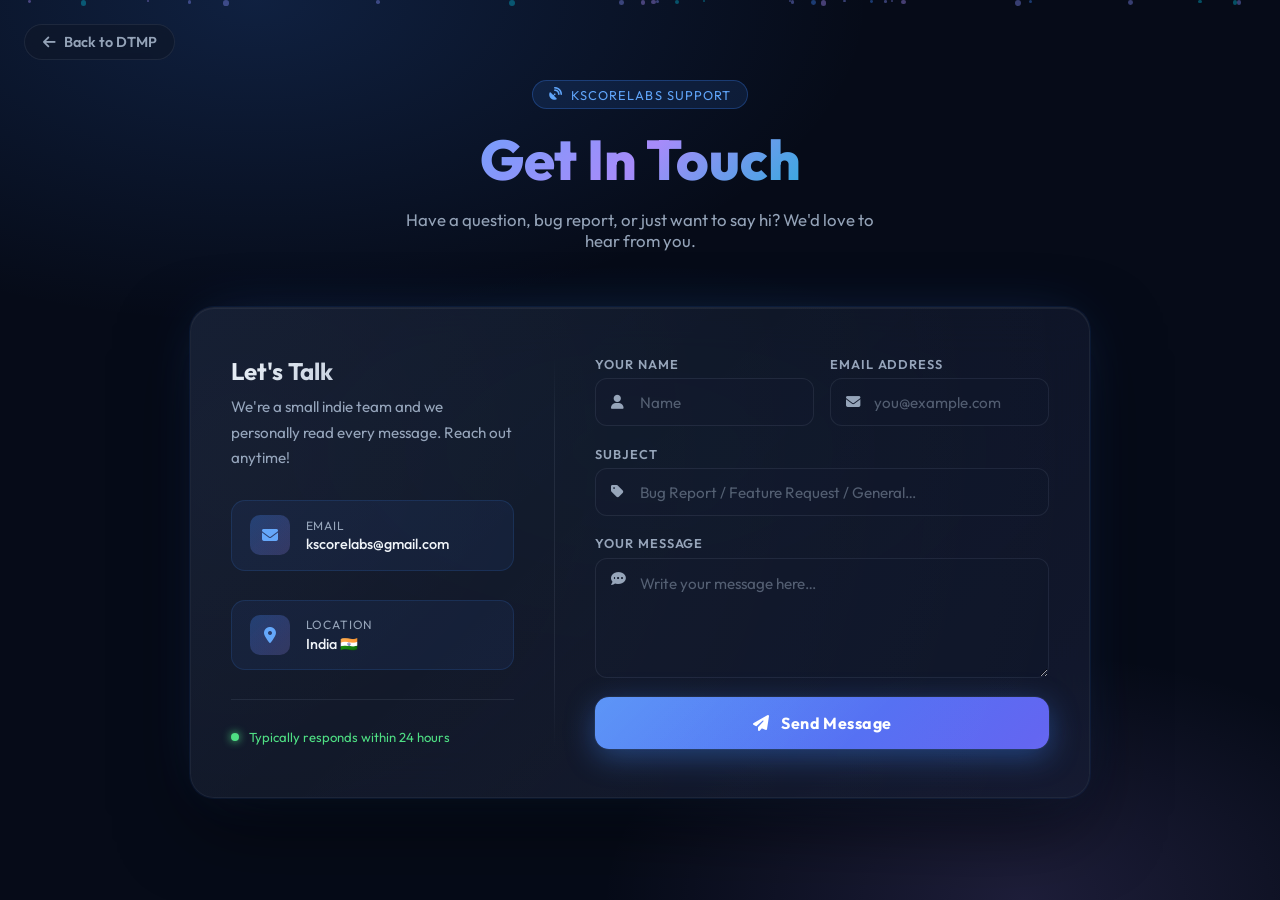
==== contact.html @ 15583fae "." ====
<!DOCTYPE html>
<html lang="en">
<head>
    <meta charset="UTF-8">
    <meta name="viewport" content="width=device-width, initial-scale=1.0">
    <title>Contact Us - DTMP (Don't Touch My Phone)</title>
    <meta name="description" content="Get in touch with KSCoreLabs — the team behind DTMP. Send us your feedback, support queries, or business inquiries.">
    <link rel="preconnect" href="https://fonts.googleapis.com">
    <link rel="preconnect" href="https://fonts.gstatic.com" crossorigin>
    <link href="https://fonts.googleapis.com/css2?family=Outfit:wght@300;400;600;700;800&display=swap" rel="stylesheet">
    <link rel="stylesheet" href="https://cdnjs.cloudflare.com/ajax/libs/font-awesome/6.5.2/css/all.min.css">
    <style>
        :root {
            --bg: #060b18;
            --accent: #3b82f6;
            --accent2: #a78bfa;
            --accent3: #06b6d4;
            --text: #f1f5f9;
            --muted: #94a3b8;
            --card-bg: rgba(15, 23, 42, 0.75);
            --border: rgba(148, 163, 184, 0.12);
            --glow: rgba(59, 130, 246, 0.35);
        }
        * { box-sizing: border-box; margin: 0; padding: 0; font-family: 'Outfit', sans-serif; }

        body {
            background-color: var(--bg);
            background-image:
                radial-gradient(ellipse 80% 60% at 20% 0%, rgba(59,130,246,0.18) 0%, transparent 60%),
                radial-gradient(ellipse 60% 50% at 80% 100%, rgba(167,139,250,0.15) 0%, transparent 55%),
                radial-gradient(ellipse 40% 30% at 50% 50%, rgba(6,182,212,0.07) 0%, transparent 70%);
            background-attachment: fixed;
            color: var(--text);
            min-height: 100vh;
            overflow-x: hidden;
        }

        /* ── Floating particles ── */
        #particles { position: fixed; inset: 0; pointer-events: none; z-index: 0; overflow: hidden; }
        .particle {
            position: absolute;
            border-radius: 50%;
            opacity: 0.4;
            animation: float-up linear infinite;
        }
        @keyframes float-up {
            0%   { transform: translateY(100vh) scale(0); opacity: 0; }
            10%  { opacity: 0.5; }
            90%  { opacity: 0.3; }
            100% { transform: translateY(-20px) scale(1); opacity: 0; }
        }

        /* ── Back button ── */
        .back-btn {
            position: fixed; top: 1.5rem; left: 1.5rem; z-index: 100;
            display: flex; align-items: center; gap: 0.5rem;
            color: var(--muted); text-decoration: none; font-weight: 600; font-size: 0.9rem;
            background: rgba(15,23,42,0.7); backdrop-filter: blur(10px);
            border: 1px solid var(--border); border-radius: 50px;
            padding: 0.5rem 1.1rem; transition: all 0.3s ease;
        }
        .back-btn:hover { color: var(--text); border-color: var(--accent); box-shadow: 0 0 18px var(--glow); }

        /* ── Page wrapper ── */
        .page {
            position: relative; z-index: 1;
            display: flex; flex-direction: column; align-items: center;
            padding: 5rem 1.5rem 4rem;
            min-height: 100vh;
        }

        /* ── Header ── */
        .page-header { text-align: center; margin-bottom: 3.5rem; animation: fadeDown 0.8s ease; }
        .badge {
            display: inline-flex; align-items: center; gap: 0.5rem;
            background: rgba(59,130,246,0.12); border: 1px solid rgba(59,130,246,0.3);
            border-radius: 50px; padding: 0.35rem 1rem; font-size: 0.8rem;
            color: #60a5fa; margin-bottom: 1.2rem; letter-spacing: 0.08em; text-transform: uppercase;
        }
        .page-header h1 {
            font-size: clamp(2rem, 5vw, 3.5rem); font-weight: 800;
            background: linear-gradient(135deg, #60a5fa 0%, #a78bfa 50%, #06b6d4 100%);
            -webkit-background-clip: text; -webkit-text-fill-color: transparent;
            background-clip: text; line-height: 1.15; margin-bottom: 1rem;
        }
        .page-header p { color: var(--muted); font-size: 1.05rem; max-width: 480px; margin: 0 auto; }

        /* ── 3D Card scene ── */
        .scene {
            perspective: 1200px;
            width: 100%; max-width: 900px;
            animation: fadeUp 0.9s 0.2s ease both;
        }
        .card-3d {
            transform-style: preserve-3d;
            background: var(--card-bg);
            backdrop-filter: blur(24px); -webkit-backdrop-filter: blur(24px);
            border: 1px solid var(--border);
            border-radius: 24px;
            box-shadow:
                0 0 0 1px rgba(59,130,246,0.08),
                0 30px 80px -10px rgba(0,0,0,0.6),
                0 0 60px -20px var(--glow),
                inset 0 1px 0 rgba(255,255,255,0.06);
            padding: 3rem 2.5rem;
            transition: transform 0.15s ease, box-shadow 0.3s ease;
            position: relative; overflow: hidden;
        }
        .card-3d::before {
            content: '';
            position: absolute; inset: 0;
            background: linear-gradient(135deg,
                rgba(59,130,246,0.04) 0%,
                transparent 40%,
                rgba(167,139,250,0.04) 100%);
            pointer-events: none;
        }
        /* glare layer */
        .card-3d::after {
            content: '';
            position: absolute; top: -50%; left: -50%;
            width: 200%; height: 200%;
            background: radial-gradient(circle at 30% 30%, rgba(255,255,255,0.04) 0%, transparent 60%);
            pointer-events: none; transform: rotate(-15deg);
        }

        /* ── Grid layout inside card ── */
        .contact-grid {
            display: grid;
            grid-template-columns: 1fr 1px 1.6fr;
            gap: 2.5rem;
            align-items: start;
        }

        /* ── Left info panel ── */
        .info-panel { display: flex; flex-direction: column; gap: 1.8rem; }
        .info-panel h2 {
            font-size: 1.5rem; font-weight: 700;
            background: linear-gradient(135deg, #f1f5f9, #94a3b8);
            -webkit-background-clip: text; -webkit-text-fill-color: transparent;
            background-clip: text;
        }
        .info-panel p { color: var(--muted); font-size: 0.95rem; line-height: 1.7; }

        .info-item {
            display: flex; align-items: center; gap: 1rem;
            padding: 0.9rem 1.1rem;
            background: rgba(59,130,246,0.07);
            border: 1px solid rgba(59,130,246,0.15);
            border-radius: 14px;
            transition: all 0.3s ease;
        }
        .info-item:hover { background: rgba(59,130,246,0.12); border-color: rgba(59,130,246,0.3); transform: translateX(4px); }
        .info-icon {
            width: 40px; height: 40px; border-radius: 10px;
            background: linear-gradient(135deg, rgba(59,130,246,0.3), rgba(167,139,250,0.2));
            display: flex; align-items: center; justify-content: center;
            font-size: 1rem; color: #60a5fa; flex-shrink: 0;
        }
        .info-text { display: flex; flex-direction: column; gap: 0.15rem; }
        .info-label { font-size: 0.75rem; color: var(--muted); text-transform: uppercase; letter-spacing: 0.07em; }
        .info-value { font-size: 0.9rem; color: var(--text); font-weight: 500; }

        .divider { height: 1px; background: var(--border); border: none; }

        .response-badge {
            display: flex; align-items: center; gap: 0.6rem;
            font-size: 0.82rem; color: #4ade80;
        }
        .response-badge .dot {
            width: 8px; height: 8px; border-radius: 50%; background: #4ade80;
            box-shadow: 0 0 8px #4ade80; animation: pulse 2s infinite;
        }
        @keyframes pulse { 0%,100%{opacity:1} 50%{opacity:0.5} }

        /* ── Divider line ── */
        .panel-divider {
            width: 1px;
            background: linear-gradient(to bottom, transparent, var(--border) 20%, var(--border) 80%, transparent);
            align-self: stretch;
        }

        /* ── Right form ── */
        .form-panel { display: flex; flex-direction: column; gap: 1.2rem; }
        .form-row { display: grid; grid-template-columns: 1fr 1fr; gap: 1rem; }

        .field {
            display: flex; flex-direction: column; gap: 0.4rem;
        }
        .field label {
            font-size: 0.8rem; color: var(--muted); text-transform: uppercase;
            letter-spacing: 0.07em; font-weight: 600;
        }
        .input-wrap {
            position: relative; display: flex; align-items: center;
        }
        .input-wrap i {
            position: absolute; left: 1rem; color: var(--muted);
            font-size: 0.9rem; pointer-events: none; transition: color 0.3s;
        }
        .input-wrap input,
        .input-wrap textarea,
        .input-wrap select {
            width: 100%; padding: 0.85rem 1rem 0.85rem 2.7rem;
            background: rgba(15,23,42,0.6);
            border: 1px solid var(--border);
            border-radius: 12px; color: var(--text);
            font-family: 'Outfit', sans-serif; font-size: 0.95rem;
            outline: none; transition: all 0.3s ease;
            -webkit-appearance: none;
        }
        .input-wrap textarea {
            resize: vertical; min-height: 120px;
            padding-top: 0.85rem; line-height: 1.6;
        }
        .input-wrap input::placeholder,
        .input-wrap textarea::placeholder { color: rgba(148,163,184,0.5); }
        .input-wrap input:focus,
        .input-wrap textarea:focus,
        .input-wrap select:focus {
            border-color: var(--accent);
            background: rgba(59,130,246,0.06);
            box-shadow: 0 0 0 3px rgba(59,130,246,0.15), 0 0 20px rgba(59,130,246,0.1);
        }
        .input-wrap input:focus ~ i,
        .input-wrap textarea:focus ~ i { color: var(--accent); }
        .input-wrap:focus-within i { color: var(--accent); }

        /* ── Submit button ── */
        .submit-btn {
            display: flex; align-items: center; justify-content: center; gap: 0.75rem;
            padding: 1rem 2rem; border: none; border-radius: 14px; cursor: pointer;
            font-family: 'Outfit', sans-serif; font-size: 1rem; font-weight: 700;
            background: linear-gradient(135deg, #3b82f6 0%, #6366f1 50%, #a78bfa 100%);
            background-size: 200% 200%; background-position: 0% 50%;
            color: #fff; letter-spacing: 0.03em;
            box-shadow: 0 8px 30px rgba(59,130,246,0.4), 0 0 0 1px rgba(255,255,255,0.05);
            transition: all 0.4s ease;
            position: relative; overflow: hidden;
        }
        .submit-btn::before {
            content: ''; position: absolute; inset: 0;
            background: linear-gradient(135deg, rgba(255,255,255,0.15) 0%, transparent 60%);
            border-radius: inherit;
        }
        .submit-btn:hover {
            background-position: 100% 50%;
            box-shadow: 0 12px 40px rgba(99,102,241,0.5), 0 0 60px rgba(59,130,246,0.2);
            transform: translateY(-2px);
        }
        .submit-btn:active { transform: translateY(0px); }
        .submit-btn:disabled { opacity: 0.65; cursor: not-allowed; transform: none; }
        .spinner { animation: spin 1s linear infinite; }
        @keyframes spin { to { transform: rotate(360deg); } }

        /* ── Toast ── */
        #toast-container {
            position: fixed; bottom: 2rem; right: 2rem; z-index: 9999;
            display: flex; flex-direction: column; gap: 0.75rem;
        }
        .toast {
            display: flex; align-items: center; gap: 0.75rem;
            padding: 0.9rem 1.4rem; border-radius: 12px;
            font-size: 0.9rem; font-weight: 500; color: #fff;
            backdrop-filter: blur(12px);
            background: rgba(30,41,59,0.95);
            border: 1px solid rgba(255,255,255,0.1);
            box-shadow: 0 8px 32px rgba(0,0,0,0.4);
            animation: slideIn 0.35s ease;
        }
        .toast.fade-out { animation: slideOut 0.3s ease forwards; }
        @keyframes slideIn { from{opacity:0;transform:translateX(60px)} to{opacity:1;transform:translateX(0)} }
        @keyframes slideOut { to{opacity:0;transform:translateX(60px)} }

        /* ── Animations ── */
        @keyframes fadeDown { from{opacity:0;transform:translateY(-24px)} to{opacity:1;transform:translateY(0)} }
        @keyframes fadeUp   { from{opacity:0;transform:translateY(30px)}  to{opacity:1;transform:translateY(0)} }

        /* ── Responsive ── */
        @media(max-width:720px) {
            .contact-grid { grid-template-columns: 1fr; }
            .panel-divider { width: 100%; height: 1px; align-self: auto; min-height: 1px; }
            .form-row { grid-template-columns: 1fr; }
            .card-3d { padding: 2rem 1.25rem; }
            .back-btn { top: 1rem; left: 1rem; }
        }
    </style>
</head>
<body>
<div id="particles"></div>
<div id="toast-container"></div>

<a href="index.html" class="back-btn" id="back-link">
    <i class="fa-solid fa-arrow-left"></i> Back to DTMP
</a>

<div class="page">
    <header class="page-header">
        <div class="badge"><i class="fa-solid fa-satellite-dish"></i> KSCoreLabs Support</div>
        <h1>Get In Touch</h1>
        <p>Have a question, bug report, or just want to say hi? We'd love to hear from you.</p>
    </header>

    <div class="scene" id="scene">
        <div class="card-3d" id="card3d">
            <div class="contact-grid">

                <!-- LEFT: Info Panel -->
                <div class="info-panel">
                    <div>
                        <h2>Let's Talk</h2>
                        <p style="margin-top:0.5rem;">We're a small indie team and we personally read every message. Reach out anytime!</p>
                    </div>

                    <div class="info-item">
                        <div class="info-icon"><i class="fa-solid fa-envelope"></i></div>
                        <div class="info-text">
                            <span class="info-label">Email</span>
                            <span class="info-value" id="contact-email-display">Loading…</span>
                        </div>
                    </div>

                    <div class="info-item">
                        <div class="info-icon"><i class="fa-solid fa-location-dot"></i></div>
                        <div class="info-text">
                            <span class="info-label">Location</span>
                            <span class="info-value">India 🇮🇳</span>
                        </div>
                    </div>

                

                    <hr class="divider">

                    <div class="response-badge">
                        <div class="dot"></div>
                        Typically responds within 24 hours
                    </div>
                </div>

                <!-- Vertical divider -->
                <div class="panel-divider" aria-hidden="true"></div>

                <!-- RIGHT: Form -->
                <form class="form-panel" id="contact-form" novalidate>
                    <div class="form-row">
                        <div class="field">
                            <label for="cf-name">Your Name</label>
                            <div class="input-wrap">
                                <i class="fa-solid fa-user"></i>
                                <input type="text" id="cf-name" placeholder="Name" required autocomplete="name">
                            </div>
                        </div>
                        <div class="field">
                            <label for="cf-email">Email Address</label>
                            <div class="input-wrap">
                                <i class="fa-solid fa-envelope"></i>
                                <input type="email" id="cf-email" placeholder="you@example.com" required autocomplete="email">
                            </div>
                        </div>
                    </div>

                    <div class="field">
                        <label for="cf-subject">Subject</label>
                        <div class="input-wrap">
                            <i class="fa-solid fa-tag"></i>
                            <input type="text" id="cf-subject" placeholder="Bug Report / Feature Request / General…" required>
                        </div>
                    </div>

                    <div class="field">
                        <label for="cf-message">Your Message</label>
                        <div class="input-wrap" style="align-items:flex-start;">
                            <i class="fa-solid fa-comment-dots" style="top:0.9rem;position:absolute;"></i>
                            <textarea id="cf-message" placeholder="Write your message here…" required></textarea>
                        </div>
                    </div>

                    <button type="submit" class="submit-btn" id="cf-submit">
                        <i class="fa-solid fa-paper-plane" id="cf-icon"></i>
                        <span id="cf-btn-text">Send Message</span>
                    </button>
                </form>
            </div>
        </div>
    </div>
</div>

<script>
    /* ── Particles ── */
    (function(){
        const container = document.getElementById('particles');
        const colors = ['#3b82f6','#a78bfa','#06b6d4','#818cf8'];
        for(let i=0; i<28; i++){
            const p = document.createElement('div');
            p.className = 'particle';
            const size = Math.random()*4+2;
            p.style.cssText = `
                width:${size}px;height:${size}px;
                left:${Math.random()*100}%;
                background:${colors[Math.floor(Math.random()*colors.length)]};
                animation-duration:${10+Math.random()*18}s;
                animation-delay:${Math.random()*15}s;
            `;
            container.appendChild(p);
        }
    })();

    /* ── 3D tilt on mouse move ── */
    const scene = document.getElementById('scene');
    const card  = document.getElementById('card3d');
    scene.addEventListener('mousemove', e => {
        const rect = scene.getBoundingClientRect();
        const cx = rect.left + rect.width / 2;
        const cy = rect.top  + rect.height / 2;
        const rotX = ((e.clientY - cy) / rect.height) * -8;
        const rotY = ((e.clientX - cx) / rect.width)  *  8;
        card.style.transform = `rotateX(${rotX}deg) rotateY(${rotY}deg)`;
    });
    scene.addEventListener('mouseleave', () => {
        card.style.transform = 'rotateX(0deg) rotateY(0deg)';
    });

    /* ── Email decryption ── */
    document.addEventListener('DOMContentLoaded', () => {
        const el = document.getElementById('contact-email-display');
        if (el) el.textContent = atob('a3Njb3JlbGFic0BnbWFpbC5jb20=');
    });

    /* ── Toast helper ── */
    function showToast(type, msg) {
        const c = document.getElementById('toast-container');
        const t = document.createElement('div');
        t.className = 'toast';
        t.style.background = type === 'success'
            ? 'rgba(22,101,52,0.95)'
            : 'rgba(127,29,29,0.95)';
        t.innerHTML = `<i class="fa-solid fa-${type==='success'?'circle-check':'triangle-exclamation'}"></i><span>${msg}</span>`;
        c.appendChild(t);
        setTimeout(() => {
            t.classList.add('fade-out');
            setTimeout(() => t.remove(), 300);
        }, 4500);
    }

    /* ── Contact form → Google Sheets ── */
    (function(){
        try {
            const _a = atob('aHR0cHM6Ly9zY3JpcHQuZ29vZ2xlLmNvbS9tYWNyb3Mvcy8=');
            const _b = atob('QUtmeWNidzFPQkxhYllRQjZyX0tuWG05a3dtUUZFRkFqd3oxNA==');
            const _c = atob('Xzc1VVZTb2RrV0dobWVwZi1SOENXbHNpblY5UzliMW5rVG5Pdw==');
            const _d = atob('L2V4ZWM=');
            const ENDPOINT = _a + _b + _c + _d;
            const _tk = atob('RFRNUC0yMDI2LVNFQ1JFVA==');

            const form   = document.getElementById('contact-form');
            const submit = document.getElementById('cf-submit');
            const icon   = document.getElementById('cf-icon');
            const btnTxt = document.getElementById('cf-btn-text');

            form.addEventListener('submit', async e => {
                e.preventDefault();
                if (!form.checkValidity()) { form.reportValidity(); return; }

                submit.disabled = true;
                icon.className  = 'fa-solid fa-spinner spinner';
                btnTxt.textContent = 'Sending…';

                const payload = {
                    token:   _tk,
                    name:    document.getElementById('cf-name').value.trim(),
                    email:   document.getElementById('cf-email').value.trim(),
                    subject: document.getElementById('cf-subject').value.trim(),
                    message: document.getElementById('cf-message').value.trim(),
                    date:    new Date().toLocaleString('en-IN', { timeZone: 'Asia/Kolkata' }),
                };

                try {
                    await fetch(ENDPOINT, {
                        method: 'POST', mode: 'no-cors',
                        headers: { 'Content-Type': 'application/json' },
                        body: JSON.stringify(payload),
                    });
                    showToast('success', "Message sent! We'll get back to you soon.");
                    form.reset();
                } catch {
                    showToast('error', 'Failed to send. Please try again or email us directly.');
                } finally {
                    submit.disabled = false;
                    icon.className  = 'fa-solid fa-paper-plane';
                    btnTxt.textContent = 'Send Message';
                }
            });
        } catch(err) {
            console.error('[Contact] setup error', err);
        }
    })();
</script>
</body>
</html>
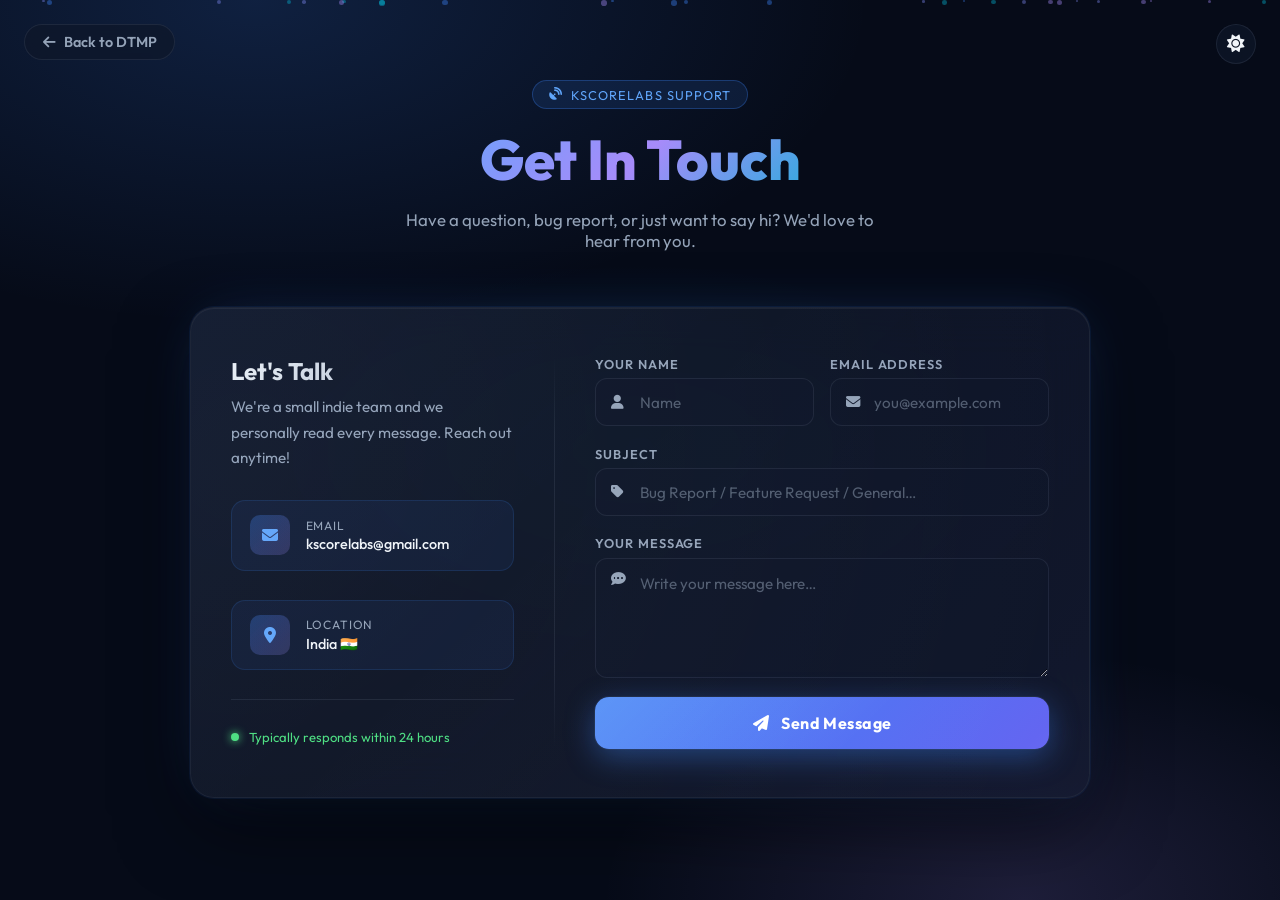
==== commit 5f0294a7: "." ====
--- a/contact.html
+++ b/contact.html
@@ -284,6 +284,59 @@
             .card-3d { padding: 2rem 1.25rem; }
             .back-btn { top: 1rem; left: 1rem; }
         }
+
+        /* ── Theme Toggle & Light Mode ── */
+        [data-theme="light"] {
+            --bg: #f4f6fa;
+            --accent: #3b82f6;
+            --accent2: #a78bfa;
+            --accent3: #06b6d4;
+            --text: #0f172a;
+            --muted: #64748b;
+            --card-bg: rgba(255, 255, 255, 0.85);
+            --border: rgba(0, 0, 0, 0.1);
+            --glow: rgba(59, 130, 246, 0.15);
+        }
+        [data-theme="light"] body {
+            background-image: none;
+        }
+        [data-theme="light"] .info-panel h2 {
+            background: linear-gradient(135deg, #0f172a, #64748b);
+            -webkit-background-clip: text; -webkit-text-fill-color: transparent;
+        }
+        [data-theme="light"] .info-item {
+            background: rgba(59,130,246,0.03);
+            border: 1px solid rgba(59,130,246,0.1);
+        }
+        [data-theme="light"] .input-wrap input,
+        [data-theme="light"] .input-wrap textarea {
+            background: #ffffff;
+            color: var(--text);
+        }
+        
+        .theme-toggle-btn {
+            position: fixed; top: 1.5rem; right: 1.5rem; z-index: 100;
+            background: rgba(15,23,42,0.7); backdrop-filter: blur(10px);
+            border: 1px solid var(--border);
+            color: var(--text);
+            width: 40px; height: 40px; border-radius: 50%;
+            cursor: pointer; display: flex; align-items: center; justify-content: center;
+            font-size: 1.1rem; transition: all 0.3s ease;
+        }
+        .theme-toggle-btn:hover {
+            border-color: var(--accent); box-shadow: 0 0 18px var(--glow);
+            transform: rotate(15deg) scale(1.1); color: var(--accent);
+        }
+        [data-theme="light"] .theme-toggle-btn {
+            background: rgba(255, 255, 255, 0.8);
+            border-color: var(--border);
+        }
+        .theme-toggle-btn .moon-icon { display: none; }
+        [data-theme="light"] .theme-toggle-btn .sun-icon { display: none; }
+        [data-theme="light"] .theme-toggle-btn .moon-icon { display: block; }
+        [data-theme="dark"] .theme-toggle-btn .moon-icon { display: none; }
+        [data-theme="dark"] .theme-toggle-btn .sun-icon { display: block; }
+        @media(max-width:720px) { .theme-toggle-btn { top: 1rem; right: 1rem; } }
     </style>
 </head>
 <body>
@@ -293,6 +346,11 @@
 <a href="index.html" class="back-btn" id="back-link">
     <i class="fa-solid fa-arrow-left"></i> Back to DTMP
 </a>
+
+<button class="theme-toggle-btn theme-toggle" aria-label="Toggle Theme">
+    <i class="fa-solid fa-sun sun-icon"></i>
+    <i class="fa-solid fa-moon moon-icon"></i>
+</button>
 
 <div class="page">
     <header class="page-header">
@@ -495,6 +553,28 @@
             console.error('[Contact] setup error', err);
         }
     })();
+    
+    /* ── Theme Toggle ── */
+    (function() {
+        const themeToggles = document.querySelectorAll('.theme-toggle');
+        let savedTheme = localStorage.getItem('dtmp-theme') || 'dark';
+        if (savedTheme === 'light') { document.documentElement.setAttribute('data-theme', 'light'); } 
+        else { document.documentElement.setAttribute('data-theme', 'dark'); }
+        
+        themeToggles.forEach(btn => {
+            btn.addEventListener('click', (e) => {
+                e.preventDefault();
+                const currentTheme = document.documentElement.getAttribute('data-theme') || 'dark';
+                if (currentTheme !== 'light') {
+                    document.documentElement.setAttribute('data-theme', 'light');
+                    localStorage.setItem('dtmp-theme', 'light');
+                } else {
+                    document.documentElement.setAttribute('data-theme', 'dark');
+                    localStorage.setItem('dtmp-theme', 'dark');
+                }
+            });
+        });
+    })();
 </script>
 </body>
 </html>
